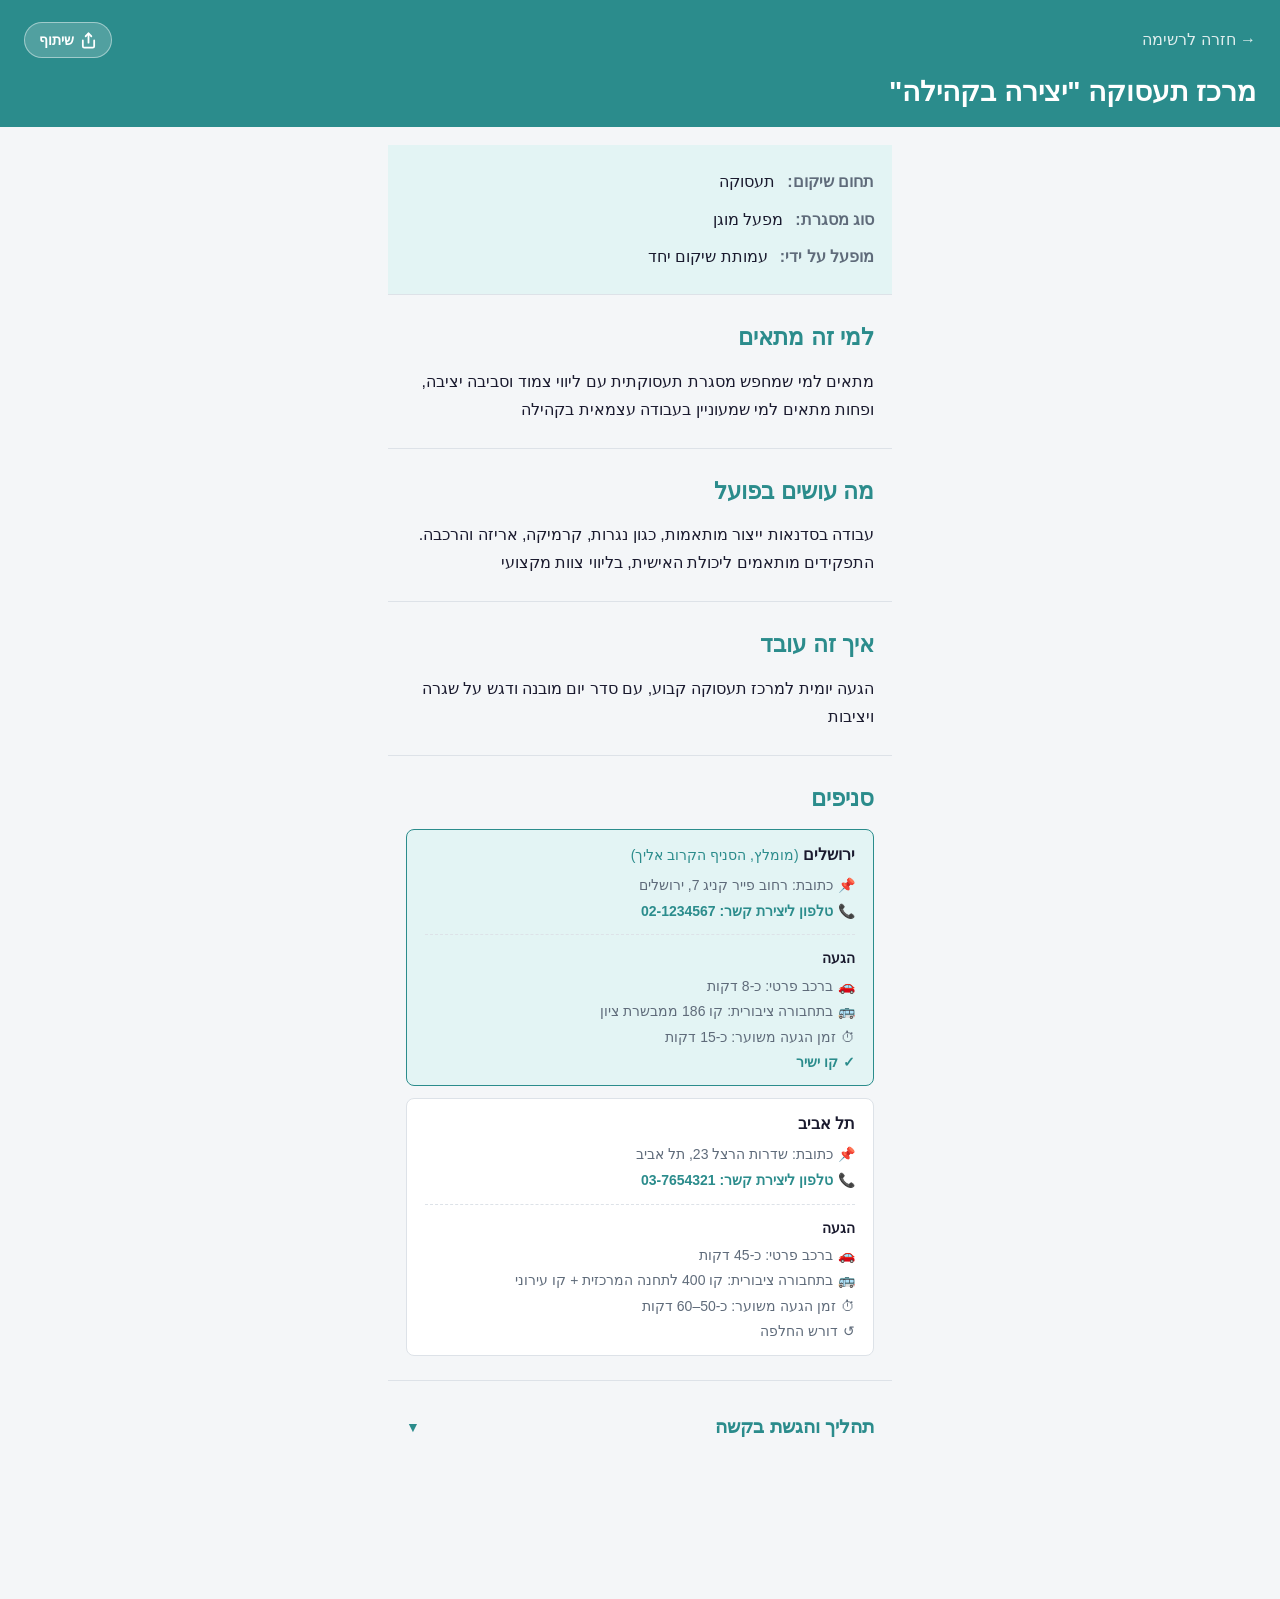
==== framework.html @ c45f0721 "Add files via upload" ====
<!DOCTYPE html>
<html lang="he" dir="rtl">
<head>
  <meta charset="UTF-8" />
  <meta name="viewport" content="width=device-width, initial-scale=1.0" />
  <title>פרטי מסגרת</title>
  <link rel="stylesheet" href="css/style.css" />
  <link rel="stylesheet" href="css/framework.css" />
</head>
<body>

  <!-- כותרת עליונה עם חזרה + שיתוף -->
  <header class="detail-header">
    <div class="detail-header__top">
      <a href="index.html" class="back-link" aria-label="חזרה לרשימה">
        &#8594; חזרה לרשימה
      </a>
      <button class="share-btn-small" id="share-btn" aria-label="שיתוף">
        <svg xmlns="http://www.w3.org/2000/svg" width="17" height="17" viewBox="0 0 24 24" fill="none" stroke="currentColor" stroke-width="2.5" stroke-linecap="round" stroke-linejoin="round" aria-hidden="true">
          <path d="M4 12v8a2 2 0 0 0 2 2h12a2 2 0 0 0 2-2v-8"/>
          <polyline points="16 6 12 2 8 6"/>
          <line x1="12" y1="2" x2="12" y2="15"/>
        </svg>
        <span>שיתוף</span>
      </button>
    </div>
    <h1 class="detail-header__title" id="fw-name">טוען...</h1>
  </header>

  <main class="detail-main" id="fw-content">

    <!-- 1. פרטי מסגרת -->
    <section class="detail-section detail-top">
      <dl class="detail-meta-list">
        <div class="detail-meta-row">
          <dt>תחום שיקום</dt>
          <dd id="fw-category">—</dd>
        </div>
        <div class="detail-meta-row">
          <dt>סוג מסגרת</dt>
          <dd id="fw-type">—</dd>
        </div>
        <div class="detail-meta-row">
          <dt>מופעל על ידי</dt>
          <dd id="fw-provider">—</dd>
        </div>
      </dl>
    </section>

    <!-- 2. למי זה מתאים -->
    <section class="detail-section">
      <h2 class="detail-section__title">למי זה מתאים</h2>
      <p class="detail-section__text" id="fw-fit">—</p>
    </section>

    <!-- 3. מה עושים בפועל -->
    <section class="detail-section">
      <h2 class="detail-section__title">מה עושים בפועל</h2>
      <p class="detail-section__text" id="fw-what-happens">—</p>
    </section>

    <!-- 4. איך זה עובד -->
    <section class="detail-section">
      <h2 class="detail-section__title">איך זה עובד</h2>
      <p class="detail-section__text" id="fw-how-it-works">—</p>
    </section>

    <!-- 5. סניפים -->
    <section class="detail-section">
      <h2 class="detail-section__title">סניפים</h2>
      <ul class="branches-list" id="fw-branches">
        <!-- יוכנס על ידי framework.js -->
      </ul>
    </section>

    <!-- 6. תהליך והגשת בקשה (expandable) -->
    <section class="detail-section">
      <button
        class="expandable-toggle"
        id="process-toggle"
        aria-expanded="false"
        aria-controls="process-content"
      >
        <span>תהליך והגשת בקשה</span>
        <span class="expandable-toggle__icon" aria-hidden="true">&#9660;</span>
      </button>
      <div class="expandable-content" id="process-content" hidden>
        <p class="detail-section__text" id="fw-process-info">—</p>
        <p class="detail-service-code">
          <span class="detail-service-code__label">קוד שירות:</span>
          <span id="fw-service-code">—</span>
        </p>
      </div>
    </section>

  </main>

  <script src="js/main.js"></script>
  <script src="js/framework.js"></script>
</body>
</html>
---- css/style.css ----
/* ============================================================
   GLOBAL RESET & BASE
   ============================================================ */

*, *::before, *::after {
  box-sizing: border-box;
  margin: 0;
  padding: 0;
}

:root {
  /* Colors */
  --color-bg:          #f4f6f8;
  --color-surface:     #ffffff;
  --color-border:      #dde2e8;
  --color-primary:       #2b8c8c;
  --color-primary-light: #e3f4f4;
  --color-text:          #1a1a2e;
  --color-text-muted:    #5f6b7a;
  --color-compare-bar:   #1a5050;
  --color-chip-active-text: #ffffff;

  /* Spacing */
  --space-xs:  6px;
  --space-sm:  12px;
  --space-md:  18px;
  --space-lg:  24px;
  --space-xl:  36px;

  /* Typography */
  --font-body: 'Segoe UI', Arial, sans-serif;
  --size-sm:   14px;
  --size-md:   16px;
  --size-lg:   19px;
  --size-xl:   23px;
  --size-2xl:  28px;

  /* Radius */
  --radius-sm:  8px;
  --radius-md: 14px;
  --radius-pill: 999px;

  /* Shadow */
  --shadow-card: 0 2px 10px rgba(0,0,0,0.07);
}

html {
  font-size: var(--size-md);
  -webkit-text-size-adjust: 100%;
}

body {
  font-family: var(--font-body);
  background-color: var(--color-bg);
  color: var(--color-text);
  direction: rtl;
  text-align: right;
  line-height: 1.6;
  min-height: 100dvh;
  /* bottom padding so content is not hidden behind the compare bar */
  padding-bottom: 90px;
}


/* ============================================================
   HEADER
   ============================================================ */

.site-header {
  background-color: var(--color-primary);
  color: #ffffff;
  padding: var(--space-md) var(--space-lg);
}

.site-header h1 {
  font-size: var(--size-xl);
  font-weight: 700;
  letter-spacing: 0.01em;
}

.site-header .subtitle {
  font-size: var(--size-md);
  opacity: 0.88;
  margin-top: var(--space-xs);
}


/* ============================================================
   MAIN LAYOUT
   ============================================================ */

main {
  display: flex;
  flex-direction: column;
  gap: var(--space-lg);
  padding: var(--space-md) var(--space-md) 0;
  max-width: 540px;
  margin: 0 auto;
}


/* ============================================================
   SEARCH
   ============================================================ */

.search-section {
  position: relative;
}

.search-input {
  width: 100%;
  padding: 14px var(--space-md);
  font-size: var(--size-lg);
  font-family: var(--font-body);
  direction: rtl;
  text-align: right;
  border: 2px solid var(--color-border);
  border-radius: var(--radius-md);
  background-color: var(--color-surface);
  color: var(--color-text);
  appearance: none;
  -webkit-appearance: none;
  outline: none;
  transition: border-color 0.2s;
}

.search-input:focus {
  border-color: var(--color-primary);
}

.search-input::placeholder {
  color: var(--color-text-muted);
}


/* ============================================================
   FILTERS
   ============================================================ */

.filters-section {
  background-color: var(--color-surface);
  border: 1px solid var(--color-border);
  border-radius: var(--radius-md);
  padding: var(--space-md);
  display: flex;
  flex-direction: column;
  gap: var(--space-md);
}

.filters-title {
  font-size: 12px;
  font-weight: 700;
  color: var(--color-text-muted);
  text-transform: uppercase;
  letter-spacing: 0.04em;
}

.filter-group {
  display: flex;
  flex-direction: column;
  gap: var(--space-sm);
}

.filter-label {
  font-size: var(--size-md);
  font-weight: 600;
  color: var(--color-text);
}

/* Chips */
.filter-chips {
  display: flex;
  flex-wrap: wrap;
  gap: var(--space-xs);
}

.chip {
  display: inline-flex;
  align-items: center;
  justify-content: center;
  padding: 10px 18px;
  font-size: var(--size-md);
  font-family: var(--font-body);
  font-weight: 500;
  border: 2px solid var(--color-border);
  border-radius: var(--radius-pill);
  background-color: var(--color-surface);
  color: var(--color-text);
  cursor: pointer;
  min-height: 44px; /* tap target */
  transition: background-color 0.15s, border-color 0.15s, color 0.15s;
  -webkit-tap-highlight-color: transparent;
  user-select: none;
}

.chip--active {
  background-color: var(--color-primary);
  border-color: var(--color-primary);
  color: var(--color-chip-active-text);
}

/* chip--hint: visually softer, but still fully clickable */
.chip--hint {
  opacity: 0.45;
}


/* Filter submit button */
.filter-submit-btn {
  width: 100%;
  padding: 15px var(--space-md);
  font-size: var(--size-lg);
  font-family: var(--font-body);
  font-weight: 700;
  background-color: var(--color-primary);
  color: #ffffff;
  border: none;
  border-radius: var(--radius-md);
  cursor: pointer;
  min-height: 52px;
  -webkit-tap-highlight-color: transparent;
  transition: opacity 0.15s;
}

.filter-submit-btn:active {
  opacity: 0.85;
}


/* Helper text below filter inputs */
.filter-helper-text {
  font-size: var(--size-sm);
  color: var(--color-text-muted);
  margin-top: 4px;
}

/* Framework type group label (shown when multiple categories selected) */
.fw-group-label {
  width: 100%;
  font-size: 11px;
  font-weight: 700;
  color: var(--color-text-muted);
  text-transform: uppercase;
  letter-spacing: 0.04em;
  margin-top: var(--space-sm);
  padding-top: var(--space-sm);
  border-top: 1px solid var(--color-border);
}


/* Location autocomplete */
.location-wrapper {
  position: relative;
}

.location-input {
  width: 100%;
  padding: 13px var(--space-md);
  font-size: var(--size-lg);
  font-family: var(--font-body);
  direction: rtl;
  text-align: right;
  border: 2px solid var(--color-border);
  border-radius: var(--radius-md);
  background-color: var(--color-bg);
  color: var(--color-text);
  outline: none;
  transition: border-color 0.2s;
  min-height: 44px;
}

.location-input:focus {
  border-color: var(--color-primary);
  background-color: var(--color-surface);
}

.autocomplete-list {
  position: absolute;
  top: calc(100% + 4px);
  right: 0;
  left: 0;
  background-color: var(--color-surface);
  border: 1px solid var(--color-border);
  border-radius: var(--radius-md);
  box-shadow: var(--shadow-card);
  z-index: 100;
  overflow: hidden;
  display: none; /* shown by JS */
}

.autocomplete-list.is-open {
  display: block;
}

.autocomplete-item {
  padding: 14px var(--space-md);
  font-size: var(--size-lg);
  cursor: pointer;
  border-bottom: 1px solid var(--color-border);
  -webkit-tap-highlight-color: transparent;
}

.autocomplete-item:last-child {
  border-bottom: none;
}

.autocomplete-item.is-highlighted,
.autocomplete-item:active {
  background-color: var(--color-primary-light);
  color: var(--color-primary);
}


/* ============================================================
   RESULTS COUNT
   ============================================================ */

.results-count {
  font-size: var(--size-sm);
  color: var(--color-text-muted);
  padding-bottom: var(--space-xs);
}


/* ============================================================
   SERVICE CARDS
   ============================================================ */

.cards-container {
  display: flex;
  flex-direction: column;
  gap: var(--space-md);
}

.card {
  background-color: var(--color-surface);
  border: 1px solid var(--color-border);
  border-radius: var(--radius-md);
  box-shadow: var(--shadow-card);
  padding: var(--space-md);
  display: flex;
  flex-direction: column;
  gap: var(--space-sm);
}

.card__header {
  display: flex;
  align-items: flex-start;
  justify-content: space-between;
  gap: var(--space-sm);
}

.card__title {
  font-size: var(--size-xl);
  font-weight: 700;
  color: var(--color-text);
  flex: 1;
  line-height: 1.3;
}

.card__badge {
  font-size: 12px;
  font-weight: 600;
  padding: 4px 10px;
  border-radius: var(--radius-pill);
  background-color: var(--color-primary-light);
  color: var(--color-primary);
  white-space: nowrap;
  flex-shrink: 0;
}

.card__meta {
  font-size: var(--size-sm);
  color: var(--color-text-muted);
  display: flex;
  flex-wrap: wrap;
  gap: var(--space-xs);
}

.card__meta-item::after {
  content: ' · ';
}

.card__meta-item:last-child::after {
  content: '';
}

.card__description {
  font-size: var(--size-md);
  color: var(--color-text);
  line-height: 1.65;
}

.card__transport {
  font-size: var(--size-sm);
  color: var(--color-text-muted);
}

.card__branch {
  font-size: var(--size-sm);
  color: var(--color-text-muted);
}

/* Compare checkbox row */
.card__compare-row {
  display: flex;
  align-items: center;
  gap: var(--space-sm);
  padding-top: var(--space-xs);
  border-top: 1px solid var(--color-border);
  margin-top: var(--space-xs);
}

.card__compare-row label {
  font-size: var(--size-md);
  color: var(--color-text-muted);
  cursor: pointer;
  display: flex;
  align-items: center;
  gap: var(--space-sm);
  min-height: 44px; /* tap target */
  width: 100%;
}

.card__compare-row input[type="checkbox"] {
  width: 22px;
  height: 22px;
  accent-color: var(--color-primary);
  cursor: pointer;
  flex-shrink: 0;
}


/* ============================================================
   COMPARE BAR (fixed bottom)
   ============================================================ */

.compare-bar {
  position: fixed;
  bottom: 0;
  right: 0;
  left: 0;
  background-color: var(--color-compare-bar);
  color: #ffffff;
  padding: var(--space-sm) var(--space-lg);
  display: flex;
  align-items: center;
  justify-content: space-between;
  gap: var(--space-sm);
  min-height: 64px;
  z-index: 200;
  /* hidden until items are selected */
  transform: translateY(100%);
  transition: transform 0.25s ease;
}

.compare-bar.is-visible {
  transform: translateY(0);
}

.compare-bar__label {
  font-size: var(--size-md);
  font-weight: 600;
}

.compare-bar__btn {
  padding: 12px 22px;
  font-size: var(--size-md);
  font-family: var(--font-body);
  font-weight: 700;
  background-color: #ffffff;
  color: var(--color-compare-bar);
  border: none;
  border-radius: var(--radius-pill);
  cursor: pointer;
  min-height: 44px;
  white-space: nowrap;
  -webkit-tap-highlight-color: transparent;
}


/* ============================================================
   EMPTY STATE
   ============================================================ */

.empty-state {
  text-align: center;
  padding: var(--space-xl) var(--space-md);
  display: flex;
  flex-direction: column;
  gap: var(--space-sm);
}

.empty-state__title {
  font-size: var(--size-lg);
  font-weight: 600;
  color: var(--color-text);
  line-height: 1.5;
}

.empty-state__hint {
  font-size: var(--size-md);
  color: var(--color-text-muted);
}


/* ============================================================
   ACCESSIBILITY
   ============================================================ */

.visually-hidden {
  position: absolute;
  width: 1px;
  height: 1px;
  overflow: hidden;
  clip: rect(0,0,0,0);
  white-space: nowrap;
}
---- css/framework.css ----
/* ============================================================
   FRAMEWORK DETAIL PAGE – framework.css
   Builds on top of style.css variables and resets.
   ============================================================ */


/* ---- Header ---- */

.detail-header {
  background-color: var(--color-primary);
  color: #ffffff;
  padding: var(--space-md) var(--space-lg);
  display: flex;
  flex-direction: column;
  gap: var(--space-sm);
}

.detail-header__top {
  display: flex;
  align-items: center;
  justify-content: space-between;
  gap: var(--space-sm);
}

/* Small share button – subtle, in the header */
.share-btn-small {
  background-color: rgba(255, 255, 255, 0.18);
  color: #ffffff;
  border: 1px solid rgba(255, 255, 255, 0.45);
  border-radius: var(--radius-pill);
  padding: 6px 14px;
  font-size: var(--size-sm);
  font-family: var(--font-body);
  font-weight: 600;
  cursor: pointer;
  min-height: 36px;
  white-space: nowrap;
  -webkit-tap-highlight-color: transparent;
  flex-shrink: 0;
  display: inline-flex;
  align-items: center;
  gap: 6px;
}

.share-btn-small:active {
  opacity: 0.7;
}

.back-link {
  color: rgba(255, 255, 255, 0.85);
  text-decoration: none;
  font-size: var(--size-md);
  display: flex;
  align-items: center;
  gap: var(--space-xs);
  min-height: 44px;
  width: fit-content;
}

.back-link:active {
  opacity: 0.7;
}

.detail-header__title {
  font-size: var(--size-2xl);
  font-weight: 700;
  line-height: 1.25;
}


/* ---- Main layout ---- */

.detail-main {
  display: flex;
  flex-direction: column;
  gap: 0;
  max-width: 540px;
  margin: 0 auto;
  padding-bottom: var(--space-xl);
}


/* ---- Sections ---- */

.detail-section {
  padding: var(--space-lg) var(--space-md);
  border-bottom: 1px solid var(--color-border);
}

.detail-section:last-child {
  border-bottom: none;
}

.detail-section__title {
  font-size: var(--size-xl);
  font-weight: 700;
  color: var(--color-primary);
  margin-bottom: var(--space-sm);
}

.detail-section__text {
  font-size: var(--size-md);
  color: var(--color-text);
  line-height: 1.75;
}


/* ---- Top meta (definition list) ---- */

.detail-top {
  background-color: var(--color-primary-light);
}

.detail-meta-list {
  display: flex;
  flex-direction: column;
  gap: var(--space-sm);
}

.detail-meta-row {
  display: flex;
  gap: var(--space-sm);
  font-size: var(--size-md);
  flex-wrap: wrap;
}

.detail-meta-row dt {
  font-weight: 700;
  color: var(--color-text-muted);
  flex-shrink: 0;
}

.detail-meta-row dt::after {
  content: ':';
}

.detail-meta-row dd {
  color: var(--color-text);
  font-weight: 500;
}


/* ---- Transport & branch ---- */

.detail-transport {
  font-size: var(--size-md);
  color: var(--color-text);
  margin-bottom: var(--space-xs);
}

.detail-branch {
  font-size: var(--size-md);
  color: var(--color-text-muted);
}


/* ---- Branches list ---- */

.branches-list {
  list-style: none;
  display: flex;
  flex-direction: column;
  gap: var(--space-sm);
}

.branch-item {
  padding: var(--space-sm) var(--space-md);
  border: 1px solid var(--color-border);
  border-radius: var(--radius-sm);
  background-color: var(--color-surface);
  font-size: var(--size-md);
  line-height: 1.6;
}

.branch-item--recommended {
  border-color: var(--color-primary);
  background-color: var(--color-primary-light);
}

.branch-item__name {
  font-weight: 700;
  display: block;
}

.branch-item__travel {
  color: var(--color-text-muted);
  display: block;
}

.branch-item__note {
  color: var(--color-primary);
  font-weight: 400;
  font-size: var(--size-sm);
  display: inline;
}

.branch-item__details {
  display: flex;
  flex-direction: column;
  gap: 4px;
  margin-top: var(--space-xs);
}

.branch-item__address {
  color: var(--color-text-muted);
  font-size: var(--size-sm);
  display: flex;
  align-items: center;
  gap: 5px;
}

.branch-item__phone {
  color: var(--color-primary);
  font-size: var(--size-sm);
  font-weight: 600;
  display: flex;
  align-items: center;
  gap: 5px;
  text-decoration: none;
}

.branch-item__phone:active {
  opacity: 0.7;
}

.branch-item__transport-detail {
  display: flex;
  flex-direction: column;
  gap: 3px;
  margin-top: var(--space-sm);
  padding-top: var(--space-sm);
  border-top: 1px dashed var(--color-border);
}

.branch-item__transport-heading {
  font-size: var(--size-sm);
  font-weight: 700;
  color: var(--color-text);
  display: block;
  margin-bottom: 2px;
}

.branch-item__transport-car,
.branch-item__transport-line,
.branch-item__transport-time,
.branch-item__transport-direct {
  font-size: var(--size-sm);
  color: var(--color-text-muted);
  display: flex;
  align-items: center;
  gap: 5px;
}

.branch-item__transport-direct--yes {
  color: var(--color-primary);
  font-weight: 600;
}


/* ---- Expandable process section ---- */

.expandable-toggle {
  width: 100%;
  display: flex;
  align-items: center;
  justify-content: space-between;
  background: none;
  border: none;
  padding: 0;
  font-size: var(--size-lg);
  font-family: var(--font-body);
  font-weight: 700;
  color: var(--color-primary);
  cursor: pointer;
  text-align: right;
  min-height: 44px;
  -webkit-tap-highlight-color: transparent;
}

.expandable-toggle__icon {
  font-size: 14px;
  transition: transform 0.2s;
  flex-shrink: 0;
}

.expandable-toggle[aria-expanded="true"] .expandable-toggle__icon {
  transform: rotate(180deg);
}

.expandable-content {
  display: flex;
  flex-direction: column;
  gap: var(--space-md);
  padding-top: var(--space-md);
}

/* hidden attribute override for smooth show */
.expandable-content[hidden] {
  display: none;
}

.detail-service-code {
  font-size: var(--size-md);
  color: var(--color-text-muted);
  display: flex;
  gap: var(--space-xs);
  flex-wrap: wrap;
}

.detail-service-code__label {
  font-weight: 700;
  color: var(--color-text);
}


/* ---- Share section ---- */

.detail-share {
  display: flex;
  justify-content: center;
  border-bottom: none;
}

.share-btn {
  padding: 14px 40px;
  font-size: var(--size-lg);
  font-family: var(--font-body);
  font-weight: 700;
  background-color: var(--color-primary);
  color: #ffffff;
  border: none;
  border-radius: var(--radius-pill);
  cursor: pointer;
  min-height: 52px;
  width: 100%;
  -webkit-tap-highlight-color: transparent;
}

.share-btn:active {
  opacity: 0.85;
}
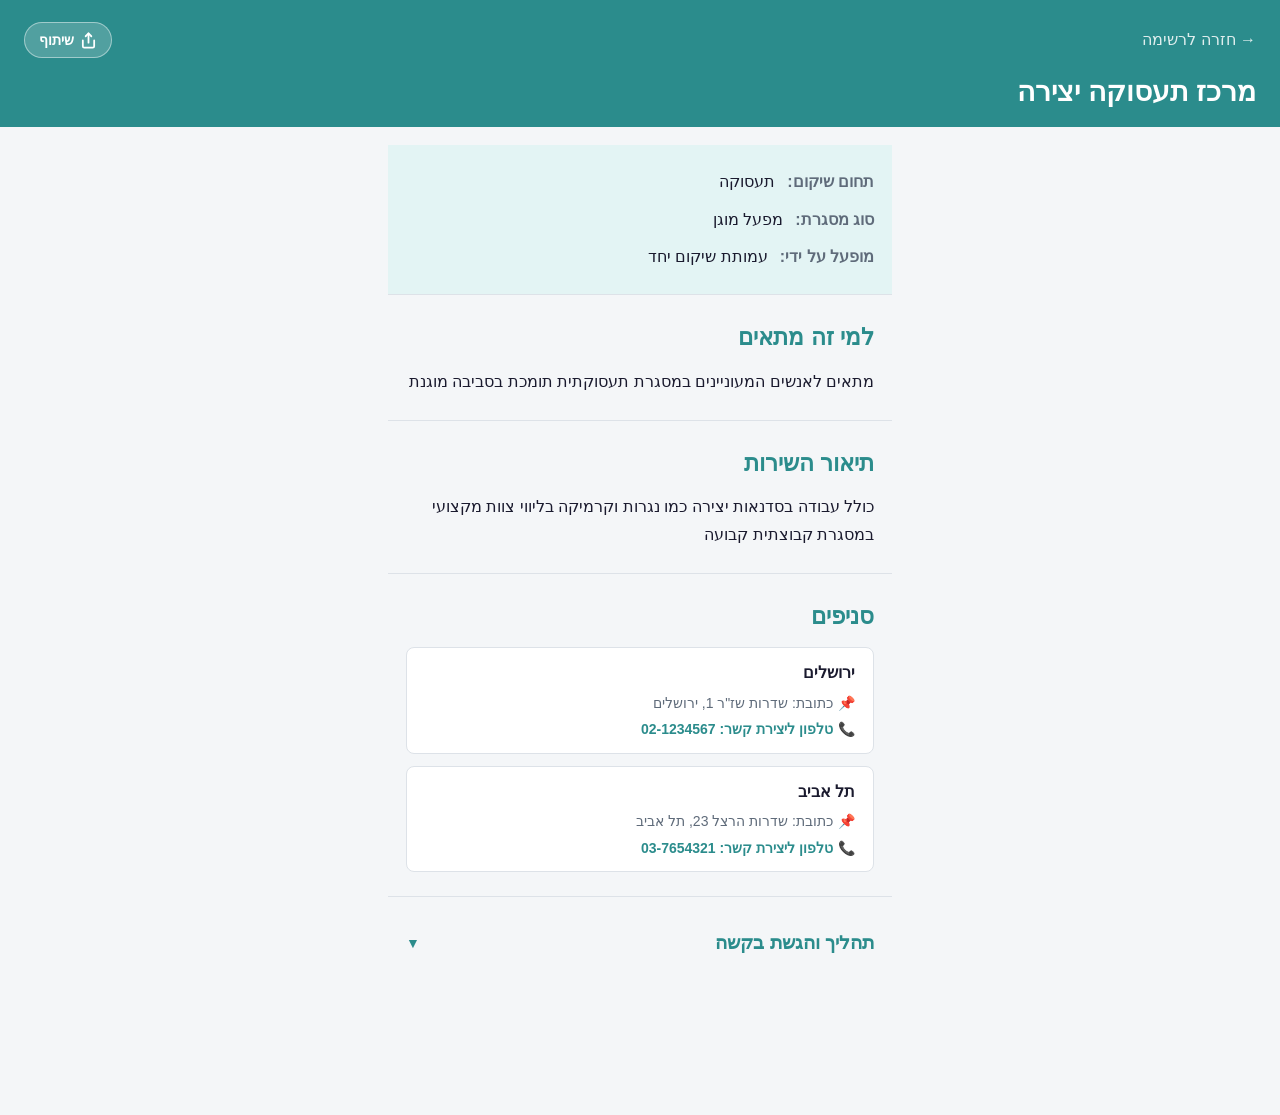
==== commit 42947bad: "Add files via upload" ====
--- a/framework.html
+++ b/framework.html
@@ -50,22 +50,16 @@
     <!-- 2. למי זה מתאים -->
     <section class="detail-section">
       <h2 class="detail-section__title">למי זה מתאים</h2>
-      <p class="detail-section__text" id="fw-fit">—</p>
+      <p class="detail-section__text" id="fw-short-description">—</p>
     </section>
 
-    <!-- 3. מה עושים בפועל -->
+    <!-- 3. תיאור השירות -->
     <section class="detail-section">
-      <h2 class="detail-section__title">מה עושים בפועל</h2>
-      <p class="detail-section__text" id="fw-what-happens">—</p>
+      <h2 class="detail-section__title">תיאור השירות</h2>
+      <p class="detail-section__text" id="fw-service-summary">—</p>
     </section>
 
-    <!-- 4. איך זה עובד -->
-    <section class="detail-section">
-      <h2 class="detail-section__title">איך זה עובד</h2>
-      <p class="detail-section__text" id="fw-how-it-works">—</p>
-    </section>
-
-    <!-- 5. סניפים -->
+    <!-- 4. סניפים -->
     <section class="detail-section">
       <h2 class="detail-section__title">סניפים</h2>
       <ul class="branches-list" id="fw-branches">
@@ -73,7 +67,7 @@
       </ul>
     </section>
 
-    <!-- 6. תהליך והגשת בקשה (expandable) -->
+    <!-- 5. תהליך והגשת בקשה (expandable) -->
     <section class="detail-section">
       <button
         class="expandable-toggle"
--- a/css/framework.css
+++ b/css/framework.css
@@ -223,37 +223,71 @@
   opacity: 0.7;
 }
 
-.branch-item__transport-detail {
-  display: flex;
-  flex-direction: column;
-  gap: 3px;
+.branch-transport {
   margin-top: var(--space-sm);
   padding-top: var(--space-sm);
   border-top: 1px dashed var(--color-border);
-}
-
-.branch-item__transport-heading {
-  font-size: var(--size-sm);
-  font-weight: 700;
-  color: var(--color-text);
+  display: flex;
+  flex-direction: column;
+  gap: var(--space-sm);
+}
+
+.branch-transport__title {
+  font-size: var(--size-sm);
+  font-weight: 700;
+  color: var(--color-text);
+}
+
+.transport-group {
+  display: flex;
+  flex-direction: column;
+  gap: 4px;
+}
+
+.transport-subtitle {
+  font-size: var(--size-sm);
+  font-weight: 700;
+  color: var(--color-text);
+}
+
+.transport-line {
+  font-size: var(--size-sm);
+  color: var(--color-text-muted);
+}
+
+.transport-badge {
+  display: inline-flex;
+  align-items: center;
+  gap: 4px;
+  padding: 2px 8px;
+  border-radius: var(--radius-pill);
+  font-size: 12px;
+  font-weight: 600;
+  background-color: #f1f3f4;
+  color: var(--color-text-muted);
+}
+
+.transport-badge--direct {
+  background-color: #e6f4ea;
+  color: #2d7d46;
+}
+
+.transport-badge--transfer {
+  background-color: #f1f3f4;
+  color: var(--color-text-muted);
+}
+
+.transport-link {
+  font-size: var(--size-sm);
+  font-weight: 600;
+  color: var(--color-primary);
+  text-decoration: none;
   display: block;
-  margin-bottom: 2px;
-}
-
-.branch-item__transport-car,
-.branch-item__transport-line,
-.branch-item__transport-time,
-.branch-item__transport-direct {
-  font-size: var(--size-sm);
-  color: var(--color-text-muted);
-  display: flex;
-  align-items: center;
-  gap: 5px;
-}
-
-.branch-item__transport-direct--yes {
-  color: var(--color-primary);
-  font-weight: 600;
+  margin-top: 2px;
+}
+
+.transport-link:active {
+  opacity: 0.7;
 }
 
 
